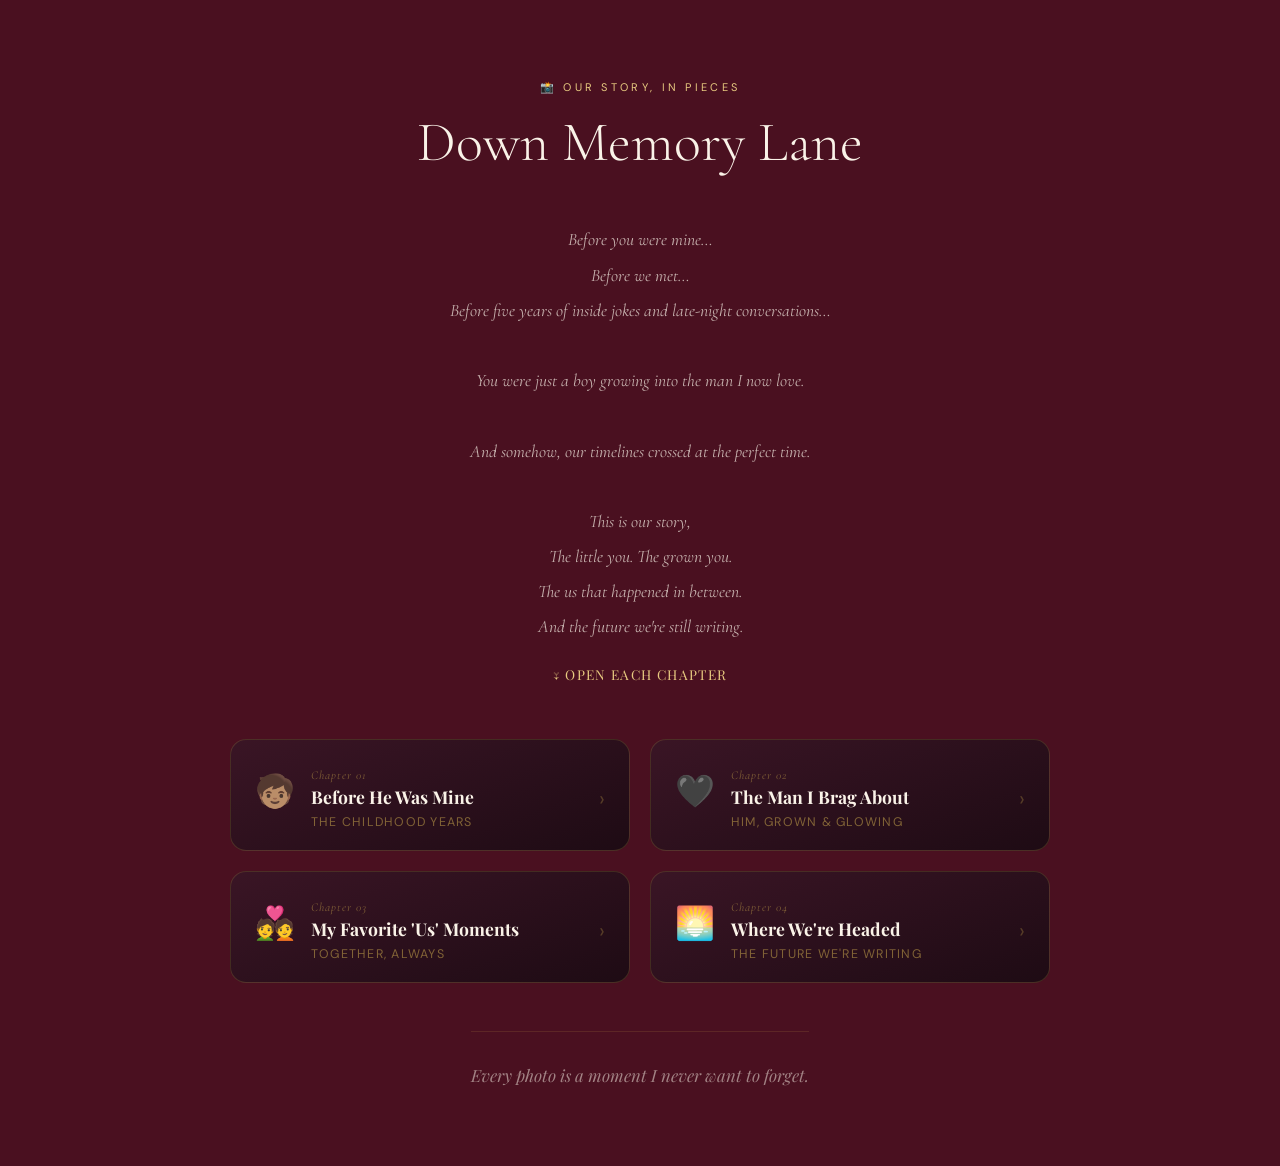
==== memory.html @ 95a9f5c5 "Add files via upload" ====
<!DOCTYPE html>
<html lang="en">
<head>
  <meta charset="UTF-8" />
  <meta name="viewport" content="width=device-width, initial-scale=1.0" />
  <title>Memory Lane</title>
  <link href="https://fonts.googleapis.com/css2?family=Playfair+Display:ital,wght@0,400;0,700;1,400&family=Cormorant+Garamond:ital,wght@0,400;1,400&family=DM+Sans:wght@300;400;500&display=swap" rel="stylesheet" />
  <link rel="stylesheet" href="style.css" />
  <style>
    #memory {
      background: var(--burgundy-deep);
      padding: 80px 24px;
      display: flex;
      flex-direction: column;
      align-items: center;
    }

    #memory .section-label { color: var(--gold-light); }
    #memory .section-title { color: var(--cream); }

    /* ── Intro prose ── */
    .memory-intro {
      max-width: 540px;
      text-align: center;
      margin-bottom: 56px;
    }

    .memory-intro p {
      font-family: 'Cormorant Garamond', serif;
      font-style: italic;
      font-size: 1.1rem;
      color: rgba(250,243,232,0.7);
      line-height: 2;
    }

    .memory-intro .intro-highlight {
      display: block;
      font-family: 'Playfair Display', serif;
      font-style: normal;
      font-size: 0.85rem;
      color: var(--gold-light);
      margin-top: 20px;
      letter-spacing: 0.1em;
      text-transform: uppercase;
    }

    /* ── Chapter cards ── */
    .memory-chapters {
      display: grid;
      grid-template-columns: repeat(2, 1fr);
      gap: 20px;
      max-width: 820px;
      width: 100%;
    }

    @media (max-width: 600px) {
      .memory-chapters { grid-template-columns: 1fr; }
    }

    .chapter-card {
      background: linear-gradient(160deg, #3a1525 0%, #1e0b14 100%);
      border: 1px solid rgba(201,168,76,0.2);
      border-radius: 16px;
      overflow: hidden;
      cursor: pointer;
      transition: border-color 0.3s, transform 0.3s;
    }

    .chapter-card:hover {
      border-color: var(--gold);
      transform: translateY(-4px);
    }

    .chapter-card-top {
      padding: 28px 24px 20px;
      display: flex;
      align-items: flex-start;
      gap: 16px;
    }

    .chapter-emoji {
      font-size: 2rem;
      flex-shrink: 0;
      margin-top: 2px;
    }

    .chapter-num {
      font-family: 'Cormorant Garamond', serif;
      font-style: italic;
      font-size: 0.75rem;
      color: rgba(201,168,76,0.5);
      letter-spacing: 0.08em;
      margin-bottom: 4px;
    }

    .chapter-title {
      font-family: 'Playfair Display', serif;
      font-size: 1.1rem;
      color: var(--cream);
      font-weight: 700;
      line-height: 1.25;
    }

    .chapter-sub {
      font-family: 'DM Sans', sans-serif;
      font-size: 0.78rem;
      color: rgba(201,168,76,0.55);
      margin-top: 6px;
      text-transform: uppercase;
      letter-spacing: 0.1em;
    }

    .chapter-arrow {
      margin-left: auto;
      color: rgba(201,168,76,0.3);
      font-size: 1.3rem;
      align-self: center;
      transition: transform 0.3s, color 0.3s;
      flex-shrink: 0;
    }

    .chapter-card.open .chapter-arrow {
      transform: rotate(90deg);
      color: var(--gold);
    }

    /* ── Photo grid inside card ── */
    .chapter-gallery {
      display: grid;
      grid-template-columns: repeat(3, 1fr);
      gap: 6px;
      padding: 0 12px 12px;
      max-height: 0;
      overflow: hidden;
      transition: max-height 0.55s ease, padding 0.3s;
    }
    .chapter-card.open .chapter-gallery {
  max-height: none;
  padding: 0 12px 16px;
}

    .chapter-photo {
      aspect-ratio: 1;
      background: linear-gradient(160deg, #2a0f1c 0%, #150810 100%);
      border-radius: 8px;
      border: 1px solid rgba(201,168,76,0.15);
      overflow: hidden;
      position: relative;
      display: flex;
      align-items: center;
      justify-content: center;
      font-size: 1.4rem;
      color: rgba(201,168,76,0.25);
      transition: border-color 0.3s;
    }

    .chapter-photo:hover { border-color: rgba(201,168,76,0.5); }

    .chapter-photo img {
      width: 100%;
      height: 100%;
      object-fit: cover;
      object-position: top;
      display: block;
    }

    .chapter-photo-caption {
      position: absolute;
      bottom: 0; left: 0; right: 0;
      background: linear-gradient(transparent, rgba(20,8,16,0.88));
      padding: 16px 6px 6px;
      font-family: 'Cormorant Garamond', serif;
      font-style: italic;
      font-size: 0.7rem;
      color: var(--gold-light);
      text-align: center;
      opacity: 0;
      transition: opacity 0.3s;
    }

    .chapter-photo:hover .chapter-photo-caption { opacity: 1; }

    /* ── Closing note ── */
    .memory-note {
      margin-top: 48px;
      font-family: 'Playfair Display', serif;
      font-style: italic;
      font-size: 1.05rem;
      color: rgba(250,243,232,0.5);
      text-align: center;
      max-width: 480px;
      border-top: 1px solid rgba(201,168,76,0.15);
      padding-top: 32px;
    }

    /* ── Reveal ── */
    .reveal {
      opacity: 0;
      transform: translateY(22px);
      animation: fadeUp 0.65s ease forwards;
    }
    .section-label.reveal  { animation-delay: 0.05s; }
    .section-title.reveal  { animation-delay: 0.15s; }
    .memory-intro.reveal   { animation-delay: 0.25s; }
    .chapter-card.reveal:nth-child(1) { animation-delay: 0.35s; }
    .chapter-card.reveal:nth-child(2) { animation-delay: 0.45s; }
    .chapter-card.reveal:nth-child(3) { animation-delay: 0.55s; }
    .chapter-card.reveal:nth-child(4) { animation-delay: 0.65s; }
    .memory-note.reveal { animation-delay: 0.75s; }

    @keyframes fadeUp {
      to { opacity: 1; transform: translateY(0); }
    }

    .photo-modal {
  display: none;
  position: fixed;
  inset: 0;
  background: rgba(20, 8, 16, 0.96);
  z-index: 1000;
  overflow-y: auto;
}

.photo-modal.open { display: block; }

.modal-inner {
  max-width: 960px;
  margin: 0 auto;
  padding: 60px 24px 80px;
}

.modal-close {
  position: fixed;
  top: 20px;
  right: 24px;
  background: rgba(201,168,76,0.15);
  border: 1px solid rgba(201,168,76,0.3);
  color: var(--gold-light);
  font-size: 1.1rem;
  width: 40px;
  height: 40px;
  border-radius: 50%;
  cursor: pointer;
  display: flex;
  align-items: center;
  justify-content: center;
  transition: background 0.2s;
}

.modal-close:hover { background: rgba(201,168,76,0.3); }

.modal-title {
  font-family: 'Playfair Display', serif;
  font-size: 1.5rem;
  color: var(--cream);
  text-align: center;
  margin-bottom: 32px;
}

.modal-grid {
  display: grid;
  grid-template-columns: repeat(3, 1fr);
  gap: 12px;
}

@media (max-width: 500px) {
  .modal-grid { grid-template-columns: repeat(2, 1fr); }
}

.modal-photo {
  position: relative;
  aspect-ratio: 3/4;
  border-radius: 10px;
  overflow: hidden;
  border: 1px solid rgba(201,168,76,0.15);
}

.modal-photo img {
  width: 100%;
  height: 100%;
  object-fit: cover;
  object-position: top;
  display: block;
}

.modal-caption {
  position: absolute;
  bottom: 0; left: 0; right: 0;
  background: linear-gradient(transparent, rgba(20,8,16,0.88));
  padding: 20px 8px 8px;
  font-family: 'Cormorant Garamond', serif;
  font-style: italic;
  font-size: 0.75rem;
  color: var(--gold-light);
  text-align: center;
}
  </style>
</head>
<body>

  <section id="memory">
    <p class="section-label reveal">📸 Our Story, In Pieces</p>
    <h2 class="section-title reveal">Down Memory Lane</h2>

    <div class="memory-intro reveal">
      <p>
        Before you were mine…<br>
        Before we met…<br>
        Before five years of inside jokes and late-night conversations…<br><br>
        You were just a boy growing into the man I now love.<br><br>
        And somehow, our timelines crossed at the perfect time.<br><br>
        This is our story,<br>
        The little you. The grown you.<br>
        The <em>us</em> that happened in between.<br>
        And the future we're still writing.
      </p>
      <span class="intro-highlight">↓ Open each chapter</span>
    </div>

    <div class="memory-chapters">

      <!-- Chapter 1 -->
      <div class="chapter-card reveal" data-index="0"onclick="toggleChapter(this)">
        <div class="chapter-card-top">
          <div class="chapter-emoji">🧒🏽</div>
          <div>
            <div class="chapter-num">Chapter 01</div>
            <div class="chapter-title">Before He Was Mine</div>
            <div class="chapter-sub">The childhood years</div>
          </div>
          <span class="chapter-arrow">›</span>
        </div>
      
      </div>

      <!-- Chapter 2 -->
      <div class="chapter-card reveal" data-index="1" onclick="toggleChapter(this)">
        <div class="chapter-card-top">
          <div class="chapter-emoji">🖤</div>
          <div>
            <div class="chapter-num">Chapter 02</div>
            <div class="chapter-title">The Man I Brag About</div>
            <div class="chapter-sub">Him, grown & glowing</div>
          </div>
          <span class="chapter-arrow">›</span>
        </div>
        
      </div>

      <!-- Chapter 3 -->
      <div class="chapter-card reveal" data-index="2" onclick="toggleChapter(this)">
        <div class="chapter-card-top">
          <div class="chapter-emoji">💑</div>
          <div>
            <div class="chapter-num">Chapter 03</div>
            <div class="chapter-title">My Favorite 'Us' Moments</div>
            <div class="chapter-sub">Together, always</div>
          </div>
          <span class="chapter-arrow">›</span>
        </div>
        
      </div>

      <!-- Chapter 4 -->
      <div class="chapter-card reveal" data-index="3" onclick="toggleChapter(this)">
        <div class="chapter-card-top">
          <div class="chapter-emoji">🌅</div>
          <div>
            <div class="chapter-num">Chapter 04</div>
            <div class="chapter-title">Where We're Headed</div>
            <div class="chapter-sub">The future we're writing</div>
          </div>
          <span class="chapter-arrow">›</span>
        </div>
   
      </div>

    </div>

    <p class="memory-note reveal">Every photo is a moment I never want to forget.</p>
  </section>

  <!-- Fullscreen Modal -->
<div class="photo-modal" id="photoModal" onclick="closeModal()">
  <div class="modal-inner" onclick="event.stopPropagation()">
    <button class="modal-close" onclick="closeModal()">✕</button>
    <div class="modal-title" id="modalTitle"></div>
    <div class="modal-grid" id="modalGrid"></div>
  </div>
</div>

  <script>
 const chapters = {
  0: {
    title: '🧒🏽 Before He Was Mine',
    photos: [
      { src: 'image1/7f6852ea129ce7b99ac0c17b9f74cc5a.jpg', caption: 'Little him 🤍' },
      { src: 'image1/6460b4bc7202a757cbe2f1daed01f650.jpg', caption: 'Big swag' },
      { src: 'image1/97066f6db76b90a26c9f62281830b182.jpg', caption: 'Aint we cute? 😊' },
      { src: 'image1/434702606e74feb37e6cd251fcb5d432.jpg', caption: 'Little him 🤍' },
      { src: 'image1/b43ba2aa9de482a3eaf2159d5f2b4dfa.jpg', caption: 'Big boy' },
      { src: 'image1/b083b68ab20968f46a4ffb411392a51d.jpg', caption: 'Growing up ✨' },
    ]
  },
  1: {
    title: '🖤 The Man I Brag About',
    photos: [
    { src: 'image2/2d5fb335b8349cac0d2b7560b5d0b983.jpg', caption: 'Billions💵' },
    { src: 'image2/34d1ef0979c7a50933f0f57022b83b10.jpg', caption: 'Money calls😌' },
    { src: 'image2/36bddf67b352e1b81abf4e23a2b68a9d.jpg', caption: 'Our cute smile😁' },
    { src: 'image2/5129076e52993f6f9c9c75747340d84d.jpg', caption: 'Biggest!!' },
    { src: 'image2/a7f65eb5b4f8b8487992b8bb2826e2f3.jpg', caption: 'Always that smile' },
    { src: 'image2/acebe5e9197f58a68b3d70b095dcfdcf.jpg', caption: 'Face card never declines' },
    ]
  },
  2: {
    title: '💑 My Favorite Us Moments',
    photos: [
    { src: 'image3/dbf071b587e83c19691e950e84c4fc3f.jpg', caption: 'Mine 💛' },
      { src: 'image3/7b08351ceb6786fdc2969d3113f28e4a.jpg', caption: 'Forever more 🔥' },
      { src: 'image3/2bf353a6dd7795c59bf96753e51a8e3d.jpg', caption: 'Still choosing you' },
      { src: 'image3/27ddad344f471f1a6d1a1fb12bc1e094.jpg', caption: 'More to come ' },
      { src: 'image3/d35a2c85794f3a9603648dc00a2d4a9a.jpg', caption: 'Still choosing you' },
      { src: 'image3/e1b7db5b8ae853a9711f2d936ac0bce8.jpg', caption: 'More to come 💛' },
     
    ]
  },
  3: {
    title: '🌅 Where We\'re Headed',
    photos: [
      { src: 'image4/0fcbe938-bc2f-4fd1-87be-23c1160ada15.jpg', caption: 'Us ✨' },
      { src: 'image4/2ac30e4d-10b2-40e8-9906-13ef58c7eab8.jpg', caption: 'Growing Spritually 🤍' },
      { src: 'image4/2e6991f0-2593-46cf-8d67-a134f8fbd8c6.jpg', caption: 'Views🌟' },
      { src: 'image4/04f31075-322d-4e1e-94d8-26b6cffbe5b6.jpg', caption: 'My muse✨' },
      { src: 'image4/6f51b67d-47ab-40fd-a604-dea5504979e2.jpg', caption: 'Vacations' },
      { src: 'image4/7db8603b-e30e-4ac0-9b37-5730d298cd85.jpg', caption: 'Picturessss 🌟' },
      { src: 'image4/7e319605-3425-4feb-a360-aec969fe9d03.jpg', caption: 'More vacaions' },
      { src: 'image4/30a0eff4-7d49-4bf7-be62-0fb32314eaf6.jpg', caption: 'Goals🤍' },
      { src: 'image4/81bee0eb-81e4-45c3-828f-6fcefd881aa9.jpg', caption: 'Family🌟' },
      { src: 'image4/384a659b-caa8-44db-b6c2-4cbdf0127555.jpg', caption: 'New beginnings ✨' },
      { src: 'image4/396a6e60-db76-4a2f-84a6-f03af63ed026.jpg', caption: 'Catching flights' },
      { src: 'image4/5620de76-a074-4db0-8e5b-339e571620e0.jpg', caption: 'Beach side views 🌟' },
      { src: 'image4/36448e5c-e5f9-4ee3-a5fc-5cbb9b73b61f.jpg', caption: 'Exploring the world' },
      { src: 'image4/56503444-7d9f-4bd3-8ac5-aa9202b332c2.jpg', caption: 'Us soon' },
      { src: 'image4/88071864-ac32-489e-bbf5-5ad0a151179c.jpg', caption: 'Maintaining glow ✨' },
      { src: 'image4/ba4d6c68-d9ca-4ca3-80b8-c388fa9d256f.jpg', caption: 'We outsideeee' },
      { src: 'image4/cb1ff04c-8c85-4f1f-b339-de02f1e6df12.jpg', caption: 'Pure joy🤍' },
      { src: 'image4/ce118e69-94b1-4d9b-aa4e-a10acd5f70f1.jpg', caption: 'Living 🌟' },
      { src: 'image4/e1e6c208-cd76-4303-bf62-1c7a731044fd.jpg', caption: 'Cute 💅' },
      { src: 'image4/f2ff8a2b-577f-4688-8427-d5326c556169.jpg', caption: 'Fitness goals' },
    ]
  },
};

function toggleChapter(card) {
  const index = card.getAttribute('data-index');
  const chapter = chapters[index];
  document.getElementById('modalTitle').textContent = chapter.title;
  const grid = document.getElementById('modalGrid');
  grid.innerHTML = chapter.photos.map(p => `
    <div class="modal-photo">
      <img src="${p.src}" alt="" onerror="this.parentElement.style.display='none'" />
      <div class="modal-caption">${p.caption}</div>
    </div>
  `).join('');
  document.getElementById('photoModal').classList.add('open');
  document.body.style.overflow = 'hidden';
}

function closeModal() {
  document.getElementById('photoModal').classList.remove('open');
  document.body.style.overflow = '';
}
  </script>

</body>
</html>
---- style.css ----
:root {
    --burgundy: #6B1E2E;
    --burgundy-deep: #4A1020;
    --gold: #C9A84C;
    --gold-light: #E8CB80;
    --cream: #FAF3E8;
    --cream-dark: #F0E4CC;
    --text-dark: #2C1A12;
    --text-mid: #5C3D2E;
  }

  * { margin: 0; padding: 0; box-sizing: border-box; }

  html { scroll-behavior: smooth; }

  body {
    background: var(--cream);
    color: var(--text-dark);
    font-family: 'DM Sans', sans-serif;
    overflow-x: hidden;
  }

  .bd-man{
    object-fit: contain;
    width: 100%;
  }

  /* ── NAV DOTS ── */
  .nav-dots {
    position: fixed;
    right: 24px;
    top: 50%;
    transform: translateY(-50%);
    z-index: 100;
    display: flex;
    flex-direction: column;
    gap: 12px;
  }
  .nav-dots a {
    width: 10px; height: 10px;
    border-radius: 50%;
    background: var(--burgundy);
    opacity: 0.3;
    transition: opacity .3s, transform .3s;
    display: block;
  }
  .nav-dots a:hover, .nav-dots a.active { opacity: 1; transform: scale(1.4); }

  /* ── SECTIONS ── */
  section {
    min-height: 100vh;
    display: flex;
    flex-direction: column;
    justify-content: center;
    align-items: center;
    padding: 60px 24px;
    position: relative;
  }

  /* ────────────── HERO ────────────── */
  #hero {
    background: var(--burgundy-deep);
    overflow: hidden;
    gap: 0;
  }
  .hero-bg {
    position: absolute; inset: 0;
    background: radial-gradient(ellipse at 30% 60%, rgba(201,168,76,0.15) 0%, transparent 60%),
                radial-gradient(ellipse at 80% 20%, rgba(107,30,46,0.8) 0%, transparent 50%);
  }
  .hero-grain {
    position: absolute; inset: 0;
    background-image: url("data:image/svg+xml,%3Csvg viewBox='0 0 256 256' xmlns='http://www.w3.org/2000/svg'%3E%3Cfilter id='noise'%3E%3CfeTurbulence type='fractalNoise' baseFrequency='0.9' numOctaves='4' stitchTiles='stitch'/%3E%3C/filter%3E%3Crect width='100%25' height='100%25' filter='url(%23noise)' opacity='0.04'/%3E%3C/svg%3E");
    opacity: 0.4;
  }
  .hero-content {
    position: relative;
    z-index: 2;
    display: flex;
    flex-direction: column;
    align-items: center;
    gap: 40px;
    max-width: 700px;
    text-align: center;
    animation: fadeUp 1.2s ease both;
  }
  .hero-photo-frame {
    width: 300px; height: 320px;
    border: 2px solid var(--gold);
    position: relative;
    overflow: hidden;
    box-shadow: 0 0 0 8px rgba(201,168,76,0.1), 0 30px 80px rgba(0,0,0,0.5);
  }
  .hero-photo-frame::before {
    content: '';
    position: absolute; inset: 0;
    background: linear-gradient(135deg, rgba(201,168,76,0.15) 0%, transparent 50%);
    z-index: 1;
  }
  .photo-placeholder {
    width: 100%; height: 100%;
    background: linear-gradient(160deg, #3a1525 0%, #1e0b14 100%);
    display: flex; flex-direction: column;
    align-items: center; justify-content: center;
    gap: 12px; color: rgba(201,168,76,0.5);
    font-size: 13px; letter-spacing: 0.1em; text-transform: uppercase;
  }
  .photo-placeholder svg { width: 48px; height: 48px; opacity: 0.4; }
  .photo-corner {
    position: absolute;
    width: 24px; height: 24px;
    border-color: var(--gold);
    border-style: solid;
    z-index: 2;
  }
  .photo-corner.tl { top: -1px; left: -1px; border-width: 2px 0 0 2px; }
  .photo-corner.tr { top: -1px; right: -1px; border-width: 2px 2px 0 0; }
  .photo-corner.bl { bottom: -1px; left: -1px; border-width: 0 0 2px 2px; }
  .photo-corner.br { bottom: -1px; right: -1px; border-width: 0 2px 2px 0; }

  .hero-tag {
    font-family: 'DM Sans', sans-serif;
    font-size: 11px;
    letter-spacing: 0.25em;
    text-transform: uppercase;
    color: var(--gold);
    opacity: 0.8;
  }
  .hero-title {
    font-family: 'Cormorant Garamond', serif;
    font-size: clamp(3rem, 9vw, 6rem);
    font-weight: 300;
    color: var(--cream);
    line-height: 1;
    letter-spacing: -0.01em;
  }
  .hero-title em {
    font-style: italic;
    color: var(--gold-light);
  }
  .hero-body {
    color: rgba(250,243,232,0.75);
    font-size: 1rem;
    line-height: 1.85;
    font-weight: 300;
    max-width: 520px;
  }
  .hero-body strong {
    color: var(--gold-light);
    font-weight: 500;
  }
  .hero-closing {
    font-family: 'Playfair Display', serif;
    font-style: italic;
    font-size: 1.25rem;
    color: var(--gold-light);
  }
  .actn-btn {
    font-family: 'Playfair Display', serif;
    font-style: italic;
    font-size: 0.85rem;
    background-color: var(--burgundy);
    color: var(--cream-dark);
    padding: 5px 15px;
    border-radius: 20px;
    box-shadow: 0 4px 12px rgba(0, 0, 0, 0.15);
  }
  a{
    text-decoration: none;
  }
  .scroll-hint {
    margin-top: 12px;
    display: flex;
    flex-direction: column;
    align-items: center;
    gap: 8px;
    color: rgba(201,168,76,0.5);
    letter-spacing: 0.1em;
    text-transform: uppercase;
    animation: bounce 2s infinite;
    cursor: pointer;
  }
  

  /* ────────────── MENU PAGE ────────────── */
  #menu {
    background: var(--cream-dark);
    padding: 80px 24px;
  }
  .section-label {
    font-size: 11px;
    letter-spacing: 0.3em;
    text-transform: uppercase;
    color: var(--gold);
    margin-bottom: 16px;
  }
  .section-title {
    font-family: 'Cormorant Garamond', serif;
    font-size: clamp(2rem, 6vw, 3.5rem);
    font-weight: 300;
    color: var(--burgundy-deep);
    line-height: 1.15;
    margin-bottom: 48px;
    text-align: center;
  }
  .menu-grid {
    display: grid;
    grid-template-columns: repeat(auto-fit, minmax(240px, 1fr));
    gap: 24px;
    max-width: 900px;
    width: 100%;
  }
  .menu-card {
    background: white;
    border: 1px solid rgba(201,168,76,0.25);
    padding: 32px 28px;
    cursor: pointer;
    transition: transform .3s, box-shadow .3s, border-color .3s;
    text-decoration: none;
    display: block;
    position: relative;
    overflow: hidden;
  }
  .menu-card::before {
    content: '';
    position: absolute;
    bottom: 0; left: 0; right: 0;
    height: 3px;
    background: linear-gradient(90deg, var(--burgundy), var(--gold));
    transform: scaleX(0);
    transform-origin: left;
    transition: transform .3s;
  }
  .menu-card:hover { transform: translateY(-4px); box-shadow: 0 20px 50px rgba(107,30,46,0.1); border-color: var(--gold); }
  .menu-card:hover::before { transform: scaleX(1); }
  .menu-card-emoji { font-size: 2rem; margin-bottom: 16px; display: block; }
  .menu-card-num {
    font-size: 11px;
    letter-spacing: 0.2em;
    color: var(--gold);
    text-transform: uppercase;
    margin-bottom: 8px;
  }
  .menu-card h3 {
    font-family: 'Cormorant Garamond', serif;
    font-size: 1.4rem;
    font-weight: 400;
    color: var(--burgundy-deep);
    line-height: 1.2;
  }

  /* ────────────── MEMORY LANE ────────────── */
  #memory {
    background: var(--burgundy-deep);
    padding: 80px 24px;
  }
  #memory .section-title { color: var(--cream); }
  #memory .section-label { color: var(--gold-light); }
  .memory-grid {
    display: grid;
    grid-template-columns: repeat(3, 1fr);
    gap: 16px;
    max-width: 800px;
    width: 100%;
  }
  @media(max-width:600px){.memory-grid{grid-template-columns:repeat(2,1fr);}}
  .memory-photo {
    aspect-ratio: 3/4;
    background: linear-gradient(160deg, #3a1525 0%, #1e0b14 100%);
    border: 1px solid rgba(201,168,76,0.2);
    display: flex; flex-direction: column;
    align-items: center; justify-content: center;
    gap: 8px;
    color: rgba(201,168,76,0.4);
    font-size: 11px;
    letter-spacing: 0.1em;
    text-transform: uppercase;
    transition: border-color .3s;
    position: relative;
    overflow: hidden;
  }
  .memory-photo:hover { border-color: var(--gold); }
  .memory-photo svg { width: 32px; height: 32px; }
  .memory-photo:nth-child(2) { margin-top: 32px; }
  .memory-photo:nth-child(5) { margin-top: -32px; }
  .memory-caption {
    position: absolute;
    bottom: 0; left: 0; right: 0;
    background: linear-gradient(transparent, rgba(30,11,20,0.9));
    padding: 24px 12px 12px;
    font-family: 'Cormorant Garamond', serif;
    font-style: italic;
    font-size: 0.85rem;
    color: var(--gold-light);
    opacity: 0;
    transition: opacity .3s;
  }
  .memory-photo:hover .memory-caption { opacity: 1; }
  .memory-note {
    margin-top: 40px;
    font-family: 'Playfair Display', serif;
    font-style: italic;
    font-size: 1.1rem;
    color: rgba(250,243,232,0.6);
    text-align: center;
    max-width: 480px;
  }

  .reveal {
    opacity: 0;
    transform: translateY(22px);
    animation: fadeUp 0.65s ease forwards;
  }
  
  @keyframes fadeUp {
    to { opacity: 1; transform: translateY(0); }
  }

  /* ────────────── SONGS ────────────── */
  #songs {
    background: var(--cream);
    padding: 80px 24px;
  }
  .songs-intro {
    font-family: 'Cormorant Garamond', serif;
    font-style: italic;
    font-size: 1.15rem;
    color: var(--text-mid);
    text-align: center;
    max-width: 480px;
    margin-bottom: 48px;
    line-height: 1.8;
  }
  .songs-grid {
    display: flex;
    flex-direction: column;
    /* gap: 32px; */
    max-width: 640px;
    width: 100%;
  }
  .song-card {
    background: white;
    border: 1px solid rgba(201,168,76,0.2);
    padding: 0;
    overflow: hidden;
    box-shadow: 0 4px 24px rgba(107,30,46,0.06);
  }
  .song-header {
    padding: 20px 24px;
    background: linear-gradient(90deg, var(--burgundy-deep), #3a1525);
    display: flex; align-items: center; gap: 16px;
  }
  .song-icon {
    width: 44px; height: 44px;
    border-radius: 50%;
    background: rgba(201,168,76,0.15);
    border: 1px solid rgba(201,168,76,0.4);
    display: flex; align-items: center; justify-content: center;
    font-size: 1.2rem;
    flex-shrink: 0;
  }
  .song-meta { flex: 1; }
  .song-title {
    font-family: 'Cormorant Garamond', serif;
    font-size: 1.2rem;
    color: var(--cream);
    font-weight: 600;
  }
  .song-artist { font-size: 0.8rem; color: var(--gold-light); letter-spacing: 0.1em; text-transform: uppercase; margin-top: 2px; }
  .song-embed {
    padding: 0;
    background: #f8f0e8;
  }
  .song-embed iframe {
    width: 100%; height: 120px;
    border: none; display: block;
  }

  /* ────────────── VOUCHERS ────────────── */
  #vouchers {
    background: var(--burgundy);
    padding: 80px 24px;
  }
  #vouchers .section-title { color: var(--cream); }
  #vouchers .section-label { color: var(--gold-light); }
  .vouchers-grid {
    display: grid;
    grid-template-columns: repeat(auto-fit, minmax(260px, 1fr));
    gap: 24px;
    max-width: 900px;
    width: 100%;
  }
  .voucher {
    background: linear-gradient(135deg, var(--cream) 0%, #f5e8d0 100%);
    border: 2px solid var(--gold);
    padding: 40px 32px;
    text-align: center;
    position: relative;
    box-shadow: 0 8px 32px rgba(0,0,0,0.2);
    transition: transform .3s;
  }
  .voucher:hover { transform: translateY(-6px) rotate(0.5deg); }
  .voucher::before, .voucher::after {
    content: '✦';
    position: absolute;
    color: var(--gold);
    font-size: 1rem;
    opacity: 0.5;
  }
  .voucher::before { top: 12px; left: 16px; }
  .voucher::after { bottom: 12px; right: 16px; }
  .voucher-stamp {
    width: 64px; height: 64px;
    border-radius: 50%;
    background: var(--burgundy);
    border: 2px dashed var(--gold);
    display: flex; align-items: center; justify-content: center;
    font-size: 1.8rem;
    margin: 0 auto 20px;
  }
  .voucher-sub {
    display: flex;
    flex-direction: column;
    gap: 4px;
  }
  .voucher-title {
    font-family: 'Cormorant Garamond', serif;
    font-size: 1.4rem;
    font-weight: 600;
    color: var(--burgundy-deep);
    margin-bottom: 8px;
    line-height: 1.2;
  }
  .voucher-sub {
    font-size: 0.8rem;
    color: var(--text-mid);
    letter-spacing: 0.1em;
    text-transform: uppercase;
    margin-bottom: 20px;
  }
  .voucher-btn {
    background: var(--burgundy);
    color: var(--gold-light);
    border: none;
    padding: 10px 24px;
    font-family: 'DM Sans', sans-serif;
    font-size: 0.8rem;
    letter-spacing: 0.1em;
    text-transform: uppercase;
    cursor: pointer;
    transition: background .2s;
  }
  .voucher-btn:hover { background: var(--burgundy-deep); }
  .voucher-redeemed {
    position: absolute; inset: 0;
    background: rgba(107,30,46,0.9);
    display: flex; flex-direction: column;
    align-items: center; justify-content: center;
    gap: 8px;
    color: var(--gold-light);
    font-family: 'Cormorant Garamond', serif;
    font-size: 1.3rem;
    font-style: italic;
    opacity: 0;
    transition: opacity .3s;
    pointer-events: none;
  }
  .voucher.redeemed .voucher-redeemed { opacity: 1; pointer-events: all; }
  .voucher.redeemed .voucher-btn { display: none; }

  /* ────────────── DATE IDEAS ────────────── */
  #dates {
    background: var(--cream-dark);
    padding: 80px 24px;
  }
  .az-grid {
    display: grid;
    grid-template-columns: repeat(auto-fill, minmax(140px, 1fr));
    gap: 12px;
    max-width: 900px;
    width: 100%;
  }
  .az-item {
    background: white;
    border: 1px solid rgba(201,168,76,0.2);
    padding: 16px;
    transition: all .2s;
    cursor: default;
  }
  .az-item:hover {
    border-color: var(--burgundy);
    background: var(--burgundy-deep);
    color: white;
  }
  .az-item:hover .az-letter { color: var(--gold); }
  .az-item:hover .az-idea { color: var(--cream); }
  .az-letter {
    font-family: 'Cormorant Garamond', serif;
    font-size: 1.6rem;
    font-weight: 600;
    color: var(--burgundy);
    line-height: 1;
    margin-bottom: 4px;
  }
  .az-idea {
    font-size: 0.78rem;
    color: var(--text-mid);
    line-height: 1.3;
  }

  /* ────────────── GIFTS ────────────── */
  #gifts {
    background: var(--burgundy-deep);
    padding: 80px 24px;
  }
  #gifts .section-title { color: var(--cream); }
  #gifts .section-label { color: var(--gold-light); }
  .gifts-intro {
    font-family: 'DM Sans', sans-serif;
    font-size: 1rem;
    color: rgba(250,243,232,0.7);
    text-align: center;
    margin-bottom: 48px;
  }
  .gifts-row {
    display: flex;
    flex-direction: column;
    gap: 0;
    max-width: 680px;
    width: 100%;
  }
  .gift-btn {
    background: transparent;
    border: none;
    border-bottom: 1px solid rgba(201,168,76,0.15);
    padding: 20px 0;
    display: flex;
    align-items: center;
    gap: 20px;
    cursor: pointer;
    width: 100%;
    text-align: left;
    transition: all .2s;
    color: inherit;
  }
  .gift-btn:hover { padding-left: 8px; }
  .gift-btn:hover .gift-arrow { color: var(--gold); transform: translateX(4px); }
  .gift-icon-circle {
    width: 48px; height: 48px; flex-shrink: 0;
    border-radius: 50%;
    background: rgba(201,168,76,0.08);
    border: 1px solid rgba(201,168,76,0.2);
    display: flex; align-items: center; justify-content: center;
    font-size: 1.4rem;
    transition: all .2s;
  }
  .gift-btn:hover .gift-icon-circle {
    background: rgba(201,168,76,0.15);
    border-color: var(--gold);
  }
  .gift-label {
    flex: 1;
  }
  .gift-name {
    font-family: 'Cormorant Garamond', serif;
    font-size: 1.2rem;
    color: var(--cream);
    font-weight: 400;
  }
  .gift-teaser {
    font-size: 0.78rem;
    color: rgba(201,168,76,0.6);
    text-transform: uppercase;
    letter-spacing: 0.1em;
    margin-top: 2px;
  }
  .gift-arrow {
    color: rgba(201,168,76,0.3);
    font-size: 1.2rem;
    transition: all .3s;
  }
  .gift-reveal {
    max-height: 0;
    overflow: hidden;
    transition: max-height .5s ease, padding .3s;
    padding: 0 0 0 68px;
    background: rgba(0,0,0,0.2);
  }
  .gift-reveal.open {
    max-height: 300px;
    padding: 20px 20px 20px 68px;
    border-bottom: 1px solid rgba(201,168,76,0.15);
  }
  .gift-reveal p {
    font-size: 0.9rem;
    color: rgba(250,243,232,0.75);
    line-height: 1.8;
    margin-bottom: 10px;
  }
  .gift-reveal .important {
    font-size: 0.8rem;
    color: var(--gold-light);
    font-style: italic;
  }
  .gifts-closing {
    margin-top: 48px;
    padding: 32px;
    border: 1px solid rgba(201,168,76,0.2);
    max-width: 680px;
    text-align: center;
    background: rgba(201,168,76,0.04);
  }
  .gifts-closing p {
    font-family: 'Cormorant Garamond', serif;
    font-style: italic;
    font-size: 1.15rem;
    color: rgba(250,243,232,0.8);
    line-height: 1.9;
  }

  /* ────────────── MESSAGE ────────────── */
  #message {
    background: var(--cream);
    padding: 80px 24px;
    text-align: center;
  }
  .message-envelope {
    max-width: 600px;
    width: 100%;
    border: 2px solid rgba(201,168,76,0.3);
    padding: 56px 48px;
    position: relative;
    background: white;
    box-shadow: 0 20px 80px rgba(107,30,46,0.08);
  }
  @media(max-width:600px){.message-envelope{padding:40px 24px;}}
  .envelope-top {
    position: absolute;
    top: 0; left: 0; right: 0;
    height: 4px;
    background: linear-gradient(90deg, var(--burgundy), var(--gold), var(--burgundy));
  }
  .envelope-wax {
    width: 56px; height: 56px;
    border-radius: 50%;
    background: radial-gradient(circle at 40% 40%, var(--burgundy), var(--burgundy-deep));
    border: 2px solid var(--gold);
    display: flex; align-items: center; justify-content: center;
    font-size: 1.4rem;
    margin: 0 auto 32px;
    box-shadow: 0 4px 16px rgba(107,30,46,0.3);
  }
  .message-text {
    font-family: 'Cormorant Garamond', serif;
    font-size: 1.15rem;
    line-height: 2;
    color: var(--text-mid);
    font-style: italic;
  }
  .message-text strong {
    color: var(--burgundy);
    font-style: normal;
    font-weight: 600;
  }
  .message-sign {
    margin-top: 32px;
    font-family: 'Playfair Display', serif;
    font-style: italic;
    font-size: 1.4rem;
    color: var(--burgundy);
  }
  .message-hearts {
    margin-top: 12px;
    color: var(--gold);
    font-size: 1.2rem;
    letter-spacing: 6px;
  }

  /* ────────────── FOOTER ────────────── */
  footer {
    background: var(--burgundy-deep);
    padding: 40px 24px;
    text-align: center;
  }
  footer p {
    color: rgba(201,168,76,0.4);
    font-size: 0.8rem;
    letter-spacing: 0.1em;
  }
  footer .footer-heart { color: var(--gold); }

  /* ────────────── ANIMATIONS ────────────── */
  @keyframes fadeUp {
    from { opacity: 0; transform: translateY(40px); }
    to   { opacity: 1; transform: translateY(0); }
  }
  @keyframes bounce {
    0%,100% { transform: translateY(0); }
    50%      { transform: translateY(8px); }
  }
  .reveal {
    opacity: 0;
    transform: translateY(30px);
    transition: opacity .8s ease, transform .8s ease;
  }
  .reveal.visible {
    opacity: 1;
    transform: translateY(0);
  }

  /* confetti canvas */
  #confetti-canvas {
    position: fixed; inset: 0;
    pointer-events: none;
    z-index: 999;
  }

  .song-embed iframe {
    width: 100%;
    height: 300px;
    border: none;
    display: block;
  }

  .king{
      margin-bottom:40px;
      color: var(--gold);
          font-family: 'Cormorant Garamond', serif;
  }

  #reasons {
    background: var(--burgundy-deep);
    padding: 80px 24px;
  }
  #reasons .section-title { color: var(--cream); }
  #reasons .section-label { color: var(--gold-light); }
  
  .reasons-grid {
    display: grid;
    grid-template-columns: repeat(3, 1fr);
    gap: 16px;
    max-width: 900px;
    width: 100%;
    margin: 0 auto 48px;
  }
  
  @media (max-width: 700px) { .reasons-grid { grid-template-columns: repeat(2, 1fr); } }
  @media (max-width: 420px) { .reasons-grid { grid-template-columns: 1fr; } }
  
  .reason-card {
    background: rgba(255,255,255,0.03);
    border: 1px solid rgba(201,168,76,0.15);
    border-radius: 12px;
    padding: 20px 16px;
    cursor: default;
    transition: border-color 0.3s, transform 0.3s;
  }
  
  .reason-card:hover {
    border-color: var(--gold);
    transform: translateY(-3px);
  }
  
  .reason-num {
    font-family: 'Cormorant Garamond', serif;
    font-style: italic;
    font-size: 1.6rem;
    color: var(--gold);
    line-height: 1;
    margin-bottom: 10px;
  }
  
  .reason-text {
    font-family: 'DM Sans', sans-serif;
    font-size: 0.88rem;
    color: rgba(250,243,232,0.8);
    line-height: 1.7;
  }
  
  .reasons-closing {
    font-family: 'Playfair Display', serif;
    font-style: italic;
    font-size: 1.1rem;
    color: rgba(250,243,232,0.55);
    text-align: center;
    max-width: 480px;
    margin: 0 auto;
    border-top: 1px solid rgba(201,168,76,0.2);
    padding-top: 32px;
  }
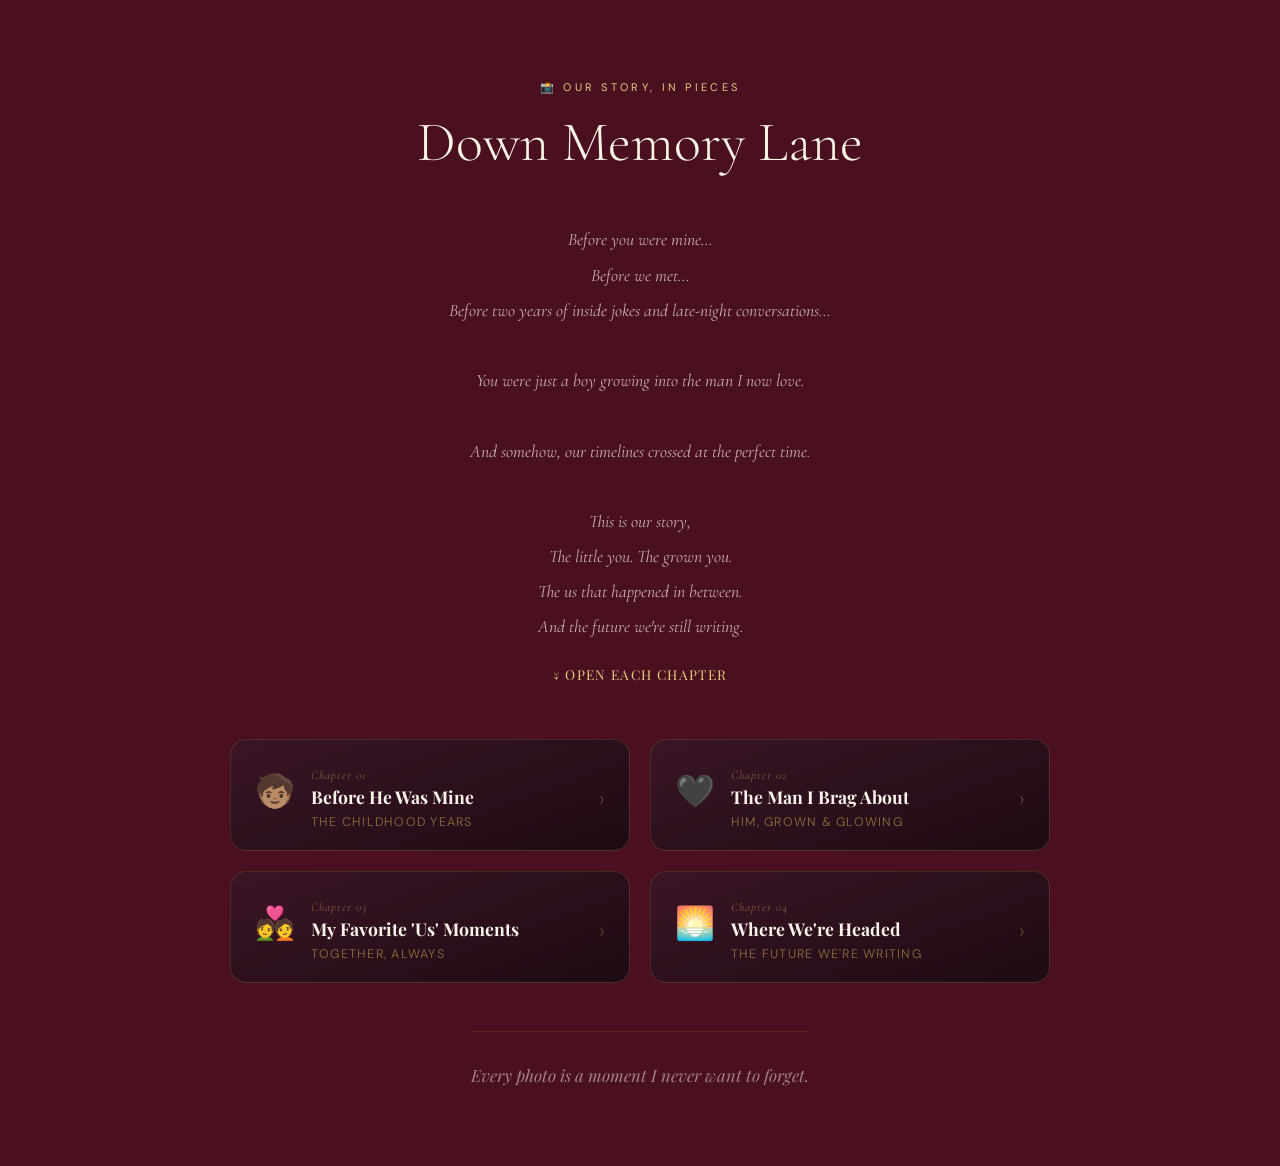
==== commit e581798d: "new changes" ====
--- a/memory.html
+++ b/memory.html
@@ -306,7 +306,7 @@
       <p>
         Before you were mine…<br>
         Before we met…<br>
-        Before five years of inside jokes and late-night conversations…<br><br>
+        Before two years of inside jokes and late-night conversations…<br><br>
         You were just a boy growing into the man I now love.<br><br>
         And somehow, our timelines crossed at the perfect time.<br><br>
         This is our story,<br>
